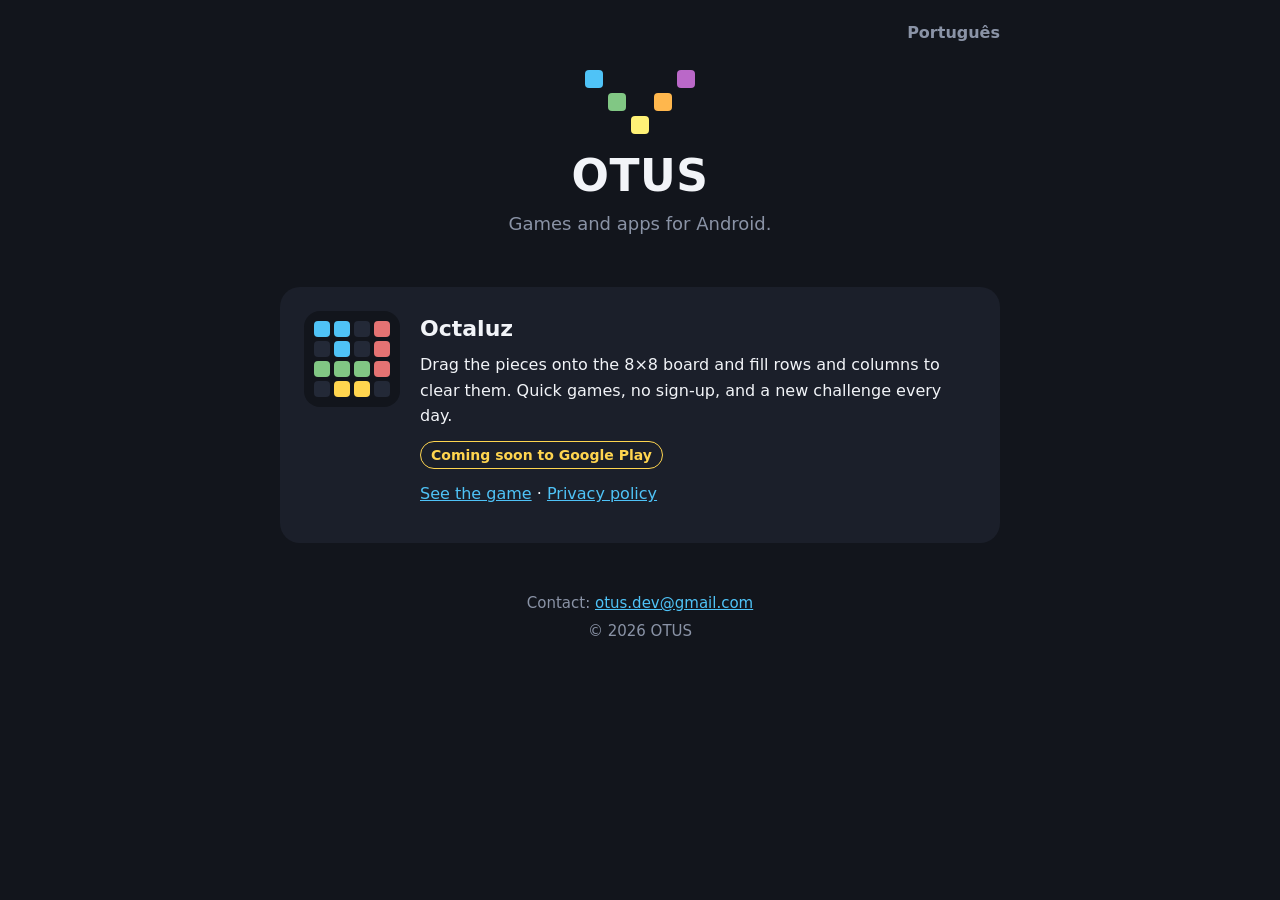
==== en/index.html @ 2f7cdd1d "Add files via upload" ====
<!doctype html>
<html lang="en">
<head>
  <meta charset="utf-8">
  <meta name="viewport" content="width=device-width, initial-scale=1">
  <title>OTUS</title>
  <meta name="description" content="OTUS: games and apps for Android.">
  <meta name="theme-color" content="#12151C">
  <link rel="alternate" hreflang="pt-BR" href="https://otusdev.github.io/">
  <link rel="alternate" hreflang="en" href="https://otusdev.github.io/en/">
  <style>
    :root {
      --bg: #12151C;
      --surface: #1B1F2A;
      --cell: #232937;
      --text: #F2F4F8;
      --muted: #8A93A6;
      --accent: #4FC3F7;
      --gold: #FFD54F;
    }
    * { box-sizing: border-box; }
    html { -webkit-text-size-adjust: 100%; }
    body {
      margin: 0;
      background: var(--bg);
      color: var(--text);
      font-family: system-ui, -apple-system, "Segoe UI", Roboto, "Helvetica Neue", Arial, sans-serif;
      line-height: 1.6;
    }
    a { color: var(--accent); }
    a:hover { text-decoration-thickness: 2px; }
    .top {
      display: flex;
      justify-content: flex-end;
      max-width: 760px;
      margin: 0 auto;
      padding: 20px 20px 0;
    }
    .top a { color: var(--muted); text-decoration: none; font-weight: 600; }
    .top a:hover { color: var(--text); }
    main {
      max-width: 760px;
      margin: 0 auto;
      padding: 24px 20px 40px;
    }

    .hero { text-align: center; margin-bottom: 48px; }
    .logo {
      display: inline-grid;
      grid-template-columns: repeat(5, 18px);
      gap: 5px;
      margin-bottom: 18px;
    }
    .logo span { width: 18px; height: 18px; border-radius: 4px; }
    .hero h1 {
      margin: 0;
      font-size: 44px;
      line-height: 1.1;
      letter-spacing: 0.5px;
    }
    .hero p { margin: 10px 0 0; color: var(--muted); font-size: 18px; }

    .app {
      display: flex;
      gap: 20px;
      align-items: flex-start;
      background: var(--surface);
      border-radius: 20px;
      padding: 24px;
    }
    .board {
      flex: none;
      display: grid;
      grid-template-columns: repeat(4, 16px);
      gap: 4px;
      padding: 10px;
      background: var(--bg);
      border-radius: 16px;
    }
    .board span { width: 16px; height: 16px; border-radius: 4px; background: var(--cell); }
    .app h2 { margin: 0 0 6px; font-size: 22px; }
    .app p { margin: 0 0 12px; }
    .status {
      display: inline-block;
      padding: 2px 10px;
      border-radius: 999px;
      border: 1px solid var(--gold);
      color: var(--gold);
      font-size: 14px;
      font-weight: 600;
    }
    .links { margin-bottom: 0; }

    footer {
      margin-top: 48px;
      text-align: center;
      color: var(--muted);
      font-size: 15px;
    }
    footer p { margin: 4px 0; }

    @media (max-width: 480px) {
      main { padding-top: 16px; }
      .app { flex-direction: column; padding: 20px; }
    }
  </style>
</head>
<body>
  <nav class="top"><a href="../" hreflang="pt-BR" lang="pt-BR">Português</a></nav>

  <main>
    <header class="hero">
      <!-- A "V" built from the game's blocks. -->
      <div class="logo" aria-hidden="true">
        <span style="background:#4FC3F7"></span><span></span><span></span><span></span><span style="background:#BA68C8"></span>
        <span></span><span style="background:#81C784"></span><span></span><span style="background:#FFB74D"></span><span></span>
        <span></span><span></span><span style="background:#FFF176"></span><span></span><span></span>
      </div>
      <h1>OTUS</h1>
      <p>Games and apps for Android.</p>
    </header>

    <section aria-label="Apps">
      <article class="app">
        <div class="board" aria-hidden="true">
          <span style="background:#4FC3F7"></span><span style="background:#4FC3F7"></span><span></span><span style="background:#E57373"></span>
          <span></span><span style="background:#4FC3F7"></span><span></span><span style="background:#E57373"></span>
          <span style="background:#81C784"></span><span style="background:#81C784"></span><span style="background:#81C784"></span><span style="background:#E57373"></span>
          <span></span><span style="background:#FFD54F"></span><span style="background:#FFD54F"></span><span></span>
        </div>
        <div>
          <h2>Octaluz</h2>
          <p>Drag the pieces onto the 8×8 board and fill rows and columns to clear them. Quick games, no sign-up, and a new challenge every day.</p>
          <p><span class="status">Coming soon to Google Play</span></p>
          <p class="links"><a href="../octaluz/en/">See the game</a> · <a href="../octaluz/privacy.html">Privacy policy</a></p>
        </div>
      </article>
    </section>

    <footer>
      <p>Contact: <a href="mailto:otus.dev@gmail.com">otus.dev@gmail.com</a></p>
      <p>© 2026 OTUS</p>
    </footer>
  </main>
</body>
</html>
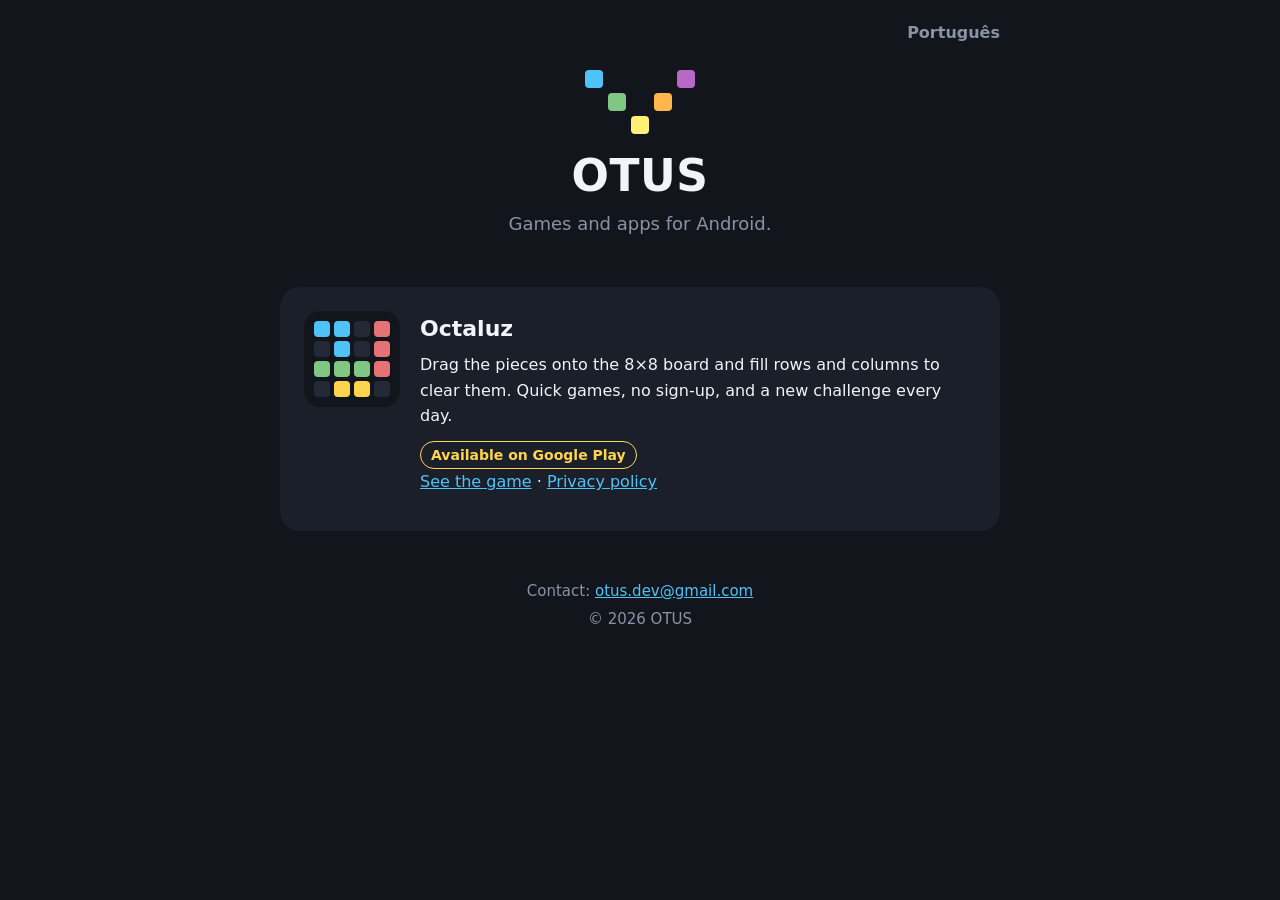
==== commit d6f850d9: "Update status message for Octaluz game availability" ====
--- a/en/index.html
+++ b/en/index.html
@@ -131,7 +131,7 @@
         <div>
           <h2>Octaluz</h2>
           <p>Drag the pieces onto the 8×8 board and fill rows and columns to clear them. Quick games, no sign-up, and a new challenge every day.</p>
-          <p><span class="status">Coming soon to Google Play</span></p>
+          <a href="https://play.google.com/store/apps/details?id=com.otus.octaluz&amp;hl=en"><span class="status">Available on Google Play</span></a>
           <p class="links"><a href="../octaluz/en/">See the game</a> · <a href="../octaluz/privacy.html">Privacy policy</a></p>
         </div>
       </article>
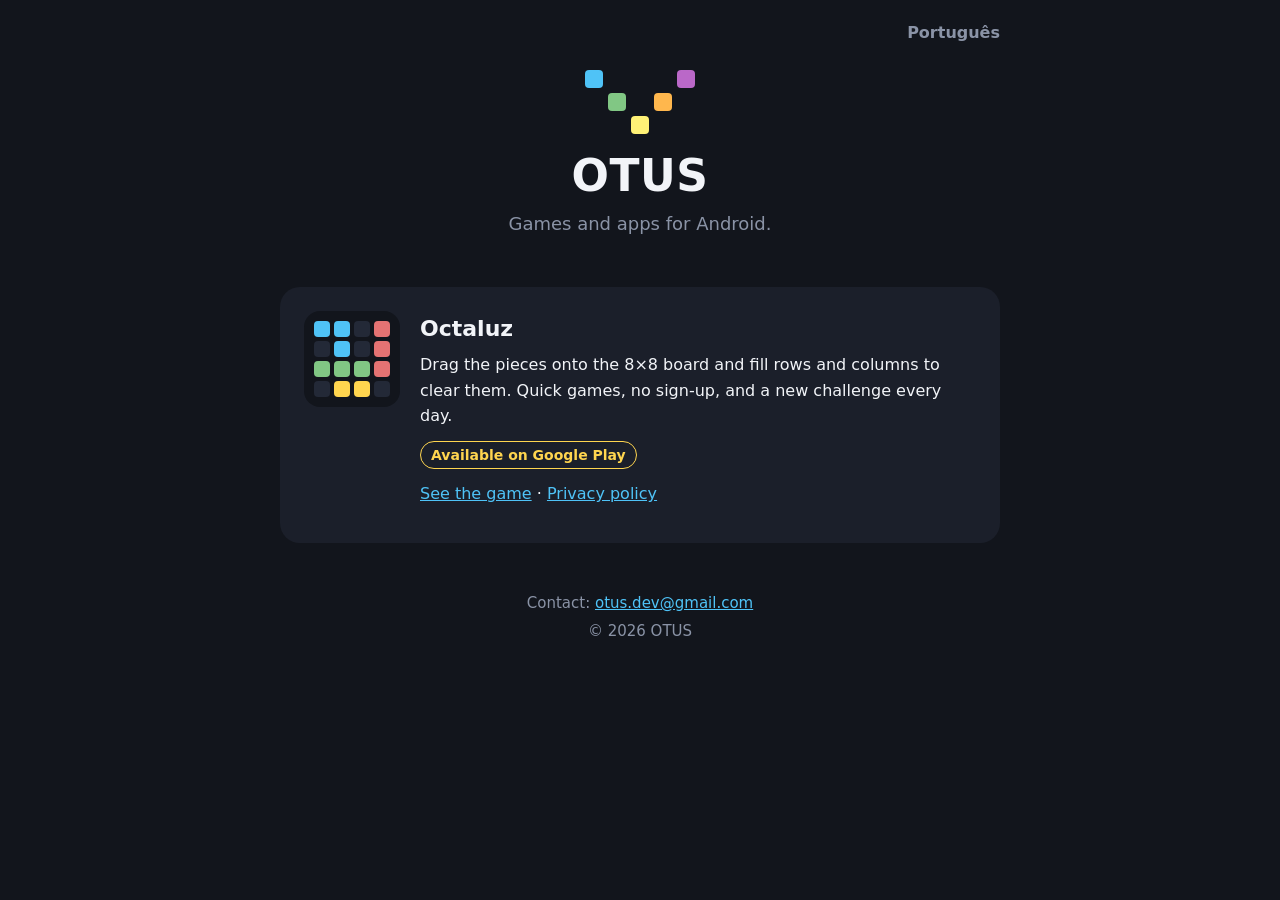
==== commit 67ba7970: "Update Google Play link structure in index.html Wrap Google Play link in a paragraph tag." ====
--- a/en/index.html
+++ b/en/index.html
@@ -131,7 +131,7 @@
         <div>
           <h2>Octaluz</h2>
           <p>Drag the pieces onto the 8×8 board and fill rows and columns to clear them. Quick games, no sign-up, and a new challenge every day.</p>
-          <a href="https://play.google.com/store/apps/details?id=com.otus.octaluz&amp;hl=en"><span class="status">Available on Google Play</span></a>
+          <p><a href="https://play.google.com/store/apps/details?id=com.otus.octaluz&amp;hl=en"><span class="status">Available on Google Play</span></a></p>
           <p class="links"><a href="../octaluz/en/">See the game</a> · <a href="../octaluz/privacy.html">Privacy policy</a></p>
         </div>
       </article>
